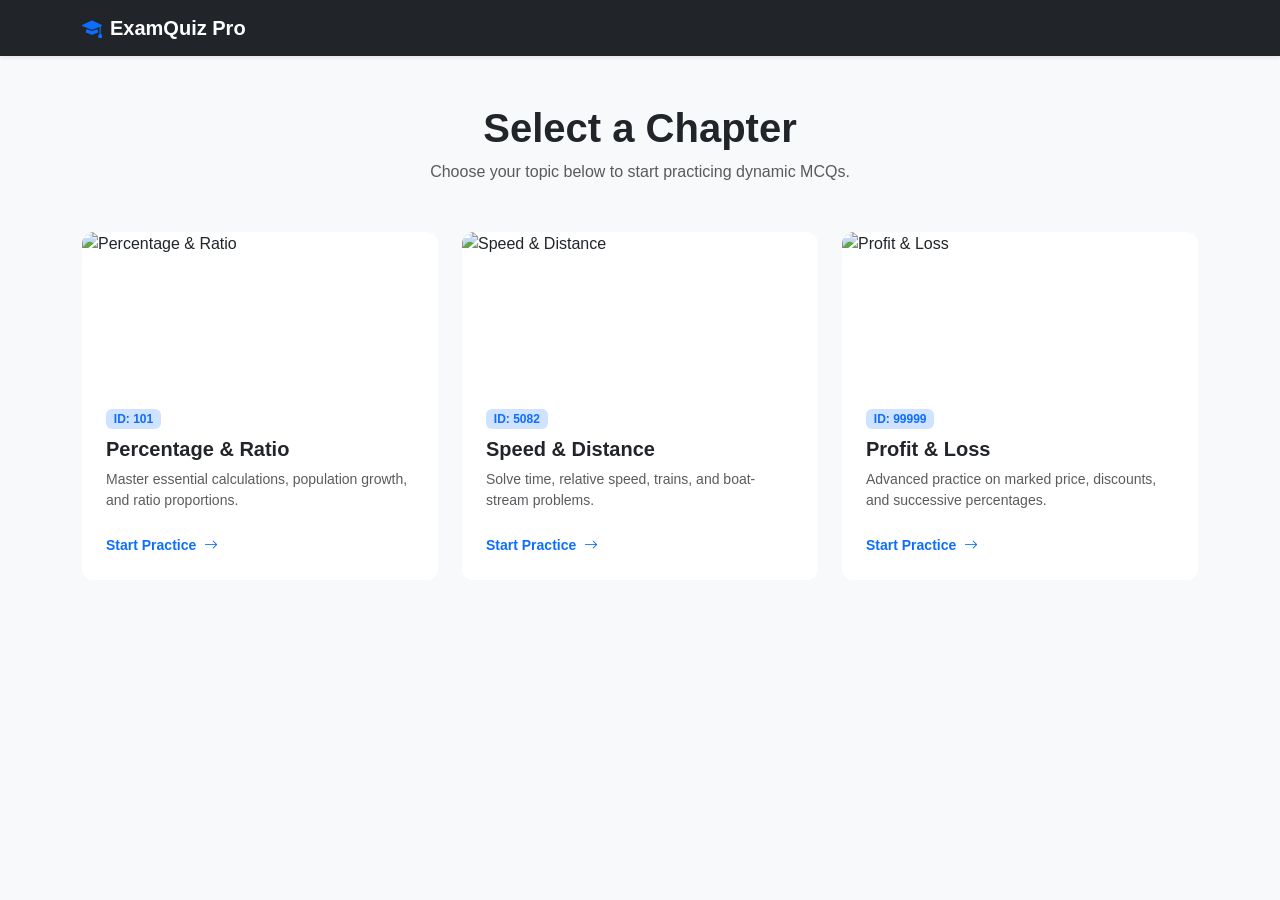
==== index.html @ cc38c06f "Add custom CSS styles to index.html Added custom styles for body, cards, and buttons." ====
<!DOCTYPE html>
<html lang="bn">
<head>
  <meta charset="UTF-8">
  <meta name="viewport" content="width=device-width, initial-scale=1.0">
  <title>Q-Math & Quiz Hub - Home</title>
  <!-- Bootstrap 5 CSS CDN -->
  <link href="https://cdn.jsdelivr.net/npm/bootstrap@5.3.3/dist/css/bootstrap.min.css" rel="stylesheet">
  <!-- Bootstrap Icons CDN -->
  <link href="https://cdn.jsdelivr.net/npm/bootstrap-icons@1.11.3/font/bootstrap-icons.min.css" rel="stylesheet">
  <!-- Custom CSS -->
  <style>
     body {
  background-color: #f8f9fa;
  font-family: 'Segoe UI', Tahoma, Geneva, Verdana, sans-serif;
  color: #333;
}

/* Slim-Modern Card Styling */
.card-custom {
  border: none;
  border-radius: 12px;
  background: #ffffff;
  transition: transform 0.25s ease, box-shadow 0.25s ease;
  overflow: hidden;
}

.card-custom:hover {
  transform: translateY(-5px);
  box-shadow: 0 12px 24px rgba(0, 0, 0, 0.08);
}

.card-img-top {
  height: 150px;
  object-fit: cover;
}

/* Quiz Option Buttons */
.option-btn {
  display: block;
  width: 100%;
  text-align: left;
  border-radius: 8px;
  padding: 12px 16px;
  margin-bottom: 10px;
  border: 1px solid #dee2e6;
  background-color: #ffffff;
  color: #495057;
  font-weight: 500;
  transition: all 0.2s ease;
}

.option-btn:hover:not(:disabled) {
  background-color: #f1f3f5;
  border-color: #adb5bd;
}

.quiz-card {
  border: none;
  border-radius: 12px;
  box-shadow: 0 4px 12px rgba(0, 0, 0, 0.03);
  margin-bottom: 20px;
}
  </style>
</head>
<body>

  <!-- Slim Navbar -->
  <nav class="navbar navbar-expand-lg navbar-dark bg-dark shadow-sm">
    <div class="container">
      <a class="navbar-brand fw-bold" href="index.html">
        <i class="bi bi-mortarboard-fill text-primary me-2"></i>ExamQuiz Pro
      </a>
    </div>
  </nav>

  <!-- Main Container -->
  <div class="container py-5">
    <div class="text-center mb-5">
      <h1 class="fw-bold text-dark">Select a Chapter</h1>
      <p class="text-muted">Choose your topic below to start practicing dynamic MCQs.</p>
    </div>

    <!-- Topic Grid Container -->
    <div id="topicGrid" class="row g-4">
      <!-- Dynamic cards will be injected here via main.js -->
    </div>
  </div>

  <!-- Bootstrap JS Bundle -->
  <script src="https://cdn.jsdelivr.net/npm/bootstrap@5.3.3/dist/js/bootstrap.bundle.min.js"></script>
  <!-- Main Script -->
  <script>
     // Topics list with multi-digit IDs, descriptions and Unsplash image placeholders
const topics = [
  {
    id: "101",
    title: "Percentage & Ratio",
    description: "Master essential calculations, population growth, and ratio proportions.",
    image: "https://images.unsplash.com/photo-1635070041078-e363dbe005cb?auto=format&fit=crop&w=500&q=80"
  },
  {
    id: "5082",
    title: "Speed & Distance",
    description: "Solve time, relative speed, trains, and boat-stream problems.",
    image: "https://images.unsplash.com/photo-1508739773434-c26b3d09e071?auto=format&fit=crop&w=500&q=80"
  },
  {
    id: "99999",
    title: "Profit & Loss",
    description: "Advanced practice on marked price, discounts, and successive percentages.",
    image: "https://images.unsplash.com/photo-1554224155-8d04cb21cd6c?auto=format&fit=crop&w=500&q=80"
  }
];

document.addEventListener("DOMContentLoaded", () => {
  const gridContainer = document.getElementById("topicGrid");
  gridContainer.innerHTML = "";

  topics.forEach(topic => {
    const col = document.createElement("div");
    col.className = "col-md-4 col-sm-6";

    col.innerHTML = `
      <a href="quiz.html?id=${topic.id}" class="text-decoration-none">
        <div class="card card-custom h-100">
          <img src="${topic.image}" class="card-img-top" alt="${topic.title}">
          <div class="card-body p-4">
            <span class="badge bg-primary-subtle text-primary mb-2 fw-semibold">ID: ${topic.id}</span>
            <h5 class="card-title fw-bold text-dark mb-2">${topic.title}</h5>
            <p class="card-text text-muted small mb-0">${topic.description}</p>
          </div>
          <div class="card-footer bg-white border-0 px-4 pb-4 pt-0 text-primary fw-semibold small">
            Start Practice <i class="bi bi-arrow-right ms-1"></i>
          </div>
        </div>
      </a>
    `;

    gridContainer.appendChild(col);
  });
});
    
  </script>
</body>
</html>
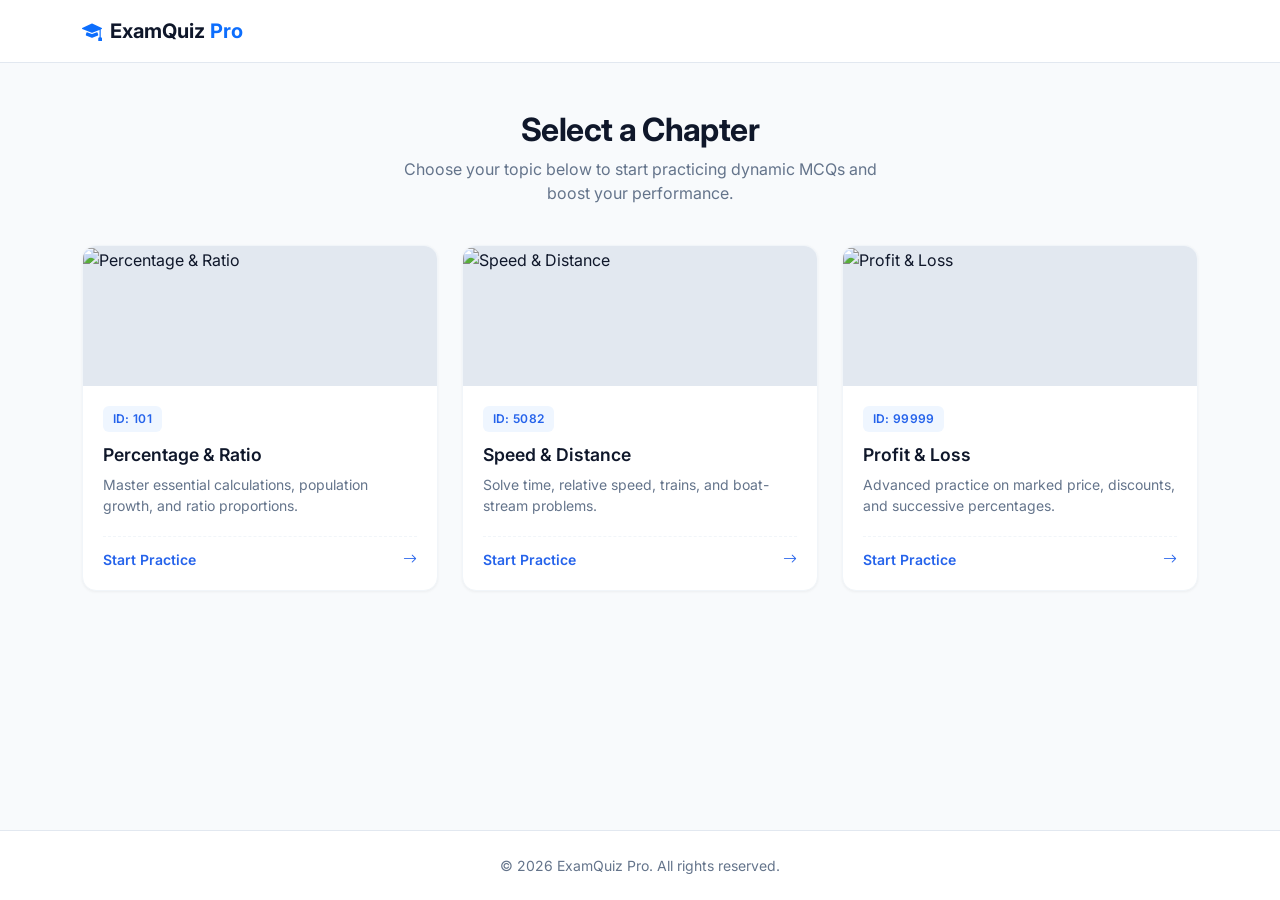
==== commit 93635f3b: "Refactor index.html for semantic structure and styling Updated HTML structure for improved semantics" ====
--- a/index.html
+++ b/index.html
@@ -4,144 +4,290 @@
   <meta charset="UTF-8">
   <meta name="viewport" content="width=device-width, initial-scale=1.0">
   <title>Q-Math & Quiz Hub - Home</title>
-  <!-- Bootstrap 5 CSS CDN -->
+
+  <!-- Google Fonts: Inter -->
+  <link rel="preconnect" href="https://fonts.googleapis.com">
+  <link rel="preconnect" href="https://fonts.gstatic.com" crossorigin>
+  <link href="https://fonts.googleapis.com/css2?family=Inter:wght@400;500;600;700&display=swap" rel="stylesheet">
+
+  <!-- Bootstrap 5 CSS CDN (for utilities & icons) -->
   <link href="https://cdn.jsdelivr.net/npm/bootstrap@5.3.3/dist/css/bootstrap.min.css" rel="stylesheet">
   <!-- Bootstrap Icons CDN -->
   <link href="https://cdn.jsdelivr.net/npm/bootstrap-icons@1.11.3/font/bootstrap-icons.min.css" rel="stylesheet">
-  <!-- Custom CSS -->
+
+  <!-- Custom Styles -->
   <style>
-     body {
-  background-color: #f8f9fa;
-  font-family: 'Segoe UI', Tahoma, Geneva, Verdana, sans-serif;
-  color: #333;
-}
-
-/* Slim-Modern Card Styling */
-.card-custom {
-  border: none;
-  border-radius: 12px;
-  background: #ffffff;
-  transition: transform 0.25s ease, box-shadow 0.25s ease;
-  overflow: hidden;
-}
-
-.card-custom:hover {
-  transform: translateY(-5px);
-  box-shadow: 0 12px 24px rgba(0, 0, 0, 0.08);
-}
-
-.card-img-top {
-  height: 150px;
-  object-fit: cover;
-}
-
-/* Quiz Option Buttons */
-.option-btn {
-  display: block;
-  width: 100%;
-  text-align: left;
-  border-radius: 8px;
-  padding: 12px 16px;
-  margin-bottom: 10px;
-  border: 1px solid #dee2e6;
-  background-color: #ffffff;
-  color: #495057;
-  font-weight: 500;
-  transition: all 0.2s ease;
-}
-
-.option-btn:hover:not(:disabled) {
-  background-color: #f1f3f5;
-  border-color: #adb5bd;
-}
-
-.quiz-card {
-  border: none;
-  border-radius: 12px;
-  box-shadow: 0 4px 12px rgba(0, 0, 0, 0.03);
-  margin-bottom: 20px;
-}
+    :root {
+      --bg-color: #f8fafc;
+      --card-bg: #ffffff;
+      --text-main: #0f172a;
+      --text-muted: #64748b;
+      --primary-color: #2563eb;
+      --primary-hover: #1d4ed8;
+      --primary-light: #eff6ff;
+      --border-color: #f1f5f9;
+      --shadow-sm: 0 1px 3px rgba(0,0,0,0.05);
+      --shadow-hover: 0 12px 20px -5px rgba(37, 99, 235, 0.1), 0 4px 6px -2px rgba(0, 0, 0, 0.05);
+    }
+
+    body {
+      background-color: var(--bg-color);
+      font-family: 'Inter', system-ui, -apple-system, sans-serif;
+      color: var(--text-main);
+      margin: 0;
+      display: flex;
+      flex-direction: column;
+      min-height: 100vh;
+    }
+
+    /* Slim Modern Header */
+    .site-header {
+      background: #ffffff;
+      border-bottom: 1px solid #e2e8f0;
+      position: sticky;
+      top: 0;
+      z-index: 100;
+    }
+
+    .brand-logo {
+      font-weight: 700;
+      font-size: 1.25rem;
+      color: var(--text-main);
+      text-decoration: none;
+      display: inline-flex;
+      align-items: center;
+      gap: 0.5rem;
+    }
+
+    /* Hero Section */
+    .hero-section {
+      text-align: center;
+      margin-bottom: 2.5rem;
+    }
+
+    .hero-title {
+      font-weight: 700;
+      color: var(--text-main);
+      font-size: 2rem;
+      letter-spacing: -0.02em;
+    }
+
+    .hero-subtitle {
+      color: var(--text-muted);
+      font-size: 1rem;
+      max-width: 500px;
+      margin: 0.5rem auto 0;
+    }
+
+    /* Modern CSS Grid Layout (minmax) */
+    .topic-grid {
+      display: grid;
+      grid-template-columns: repeat(auto-fit, minmax(280px, 1fr));
+      gap: 1.5rem;
+    }
+
+    /* Slim Card Custom Styling */
+    .topic-card-link {
+      text-decoration: none;
+      color: inherit;
+      display: block;
+      height: 100%;
+    }
+
+    .card-custom {
+      background: var(--card-bg);
+      border: 1px solid var(--border-color);
+      border-radius: 14px;
+      overflow: hidden;
+      height: 100%;
+      display: flex;
+      flex-direction: column;
+      box-shadow: var(--shadow-sm);
+      transition: all 0.3s cubic-bezier(0.16, 1, 0.3, 1);
+    }
+
+    .topic-card-link:hover .card-custom {
+      transform: translateY(-4px);
+      box-shadow: var(--shadow-hover);
+      border-color: #dbeafe;
+    }
+
+    .card-img-wrapper {
+      position: relative;
+      width: 100%;
+      height: 140px;
+      overflow: hidden;
+      background-color: #e2e8f0;
+    }
+
+    .card-img-top {
+      width: 100%;
+      height: 100%;
+      object-fit: cover;
+      transition: transform 0.4s ease;
+    }
+
+    .topic-card-link:hover .card-img-top {
+      transform: scale(1.05);
+    }
+
+    .card-body-content {
+      padding: 1.25rem;
+      display: flex;
+      flex-direction: column;
+      flex-grow: 1;
+    }
+
+    .topic-badge {
+      align-self: flex-start;
+      background-color: var(--primary-light);
+      color: var(--primary-color);
+      font-size: 0.75rem;
+      font-weight: 600;
+      padding: 0.25rem 0.6rem;
+      border-radius: 6px;
+      margin-bottom: 0.75rem;
+      letter-spacing: 0.03em;
+    }
+
+    .card-title {
+      font-weight: 600;
+      font-size: 1.1rem;
+      color: var(--text-main);
+      margin-bottom: 0.5rem;
+    }
+
+    .card-text {
+      color: var(--text-muted);
+      font-size: 0.875rem;
+      line-height: 1.5;
+      margin-bottom: 1.25rem;
+      flex-grow: 1;
+    }
+
+    .card-footer-action {
+      display: flex;
+      align-items: center;
+      justify-content: space-between;
+      color: var(--primary-color);
+      font-weight: 600;
+      font-size: 0.875rem;
+      padding-top: 0.75rem;
+      border-top: 1px dashed #f1f5f9;
+    }
+
+    .card-footer-action i {
+      transition: transform 0.2s ease;
+    }
+
+    .topic-card-link:hover .card-footer-action i {
+      transform: translateX(4px);
+    }
+
+    /* Footer */
+    .site-footer {
+      margin-top: auto;
+      background: #ffffff;
+      border-top: 1px solid #e2e8f0;
+      padding: 1.5rem 0;
+      text-align: center;
+      color: var(--text-muted);
+      font-size: 0.875rem;
+    }
   </style>
 </head>
 <body>
 
-  <!-- Slim Navbar -->
-  <nav class="navbar navbar-expand-lg navbar-dark bg-dark shadow-sm">
-    <div class="container">
-      <a class="navbar-brand fw-bold" href="index.html">
-        <i class="bi bi-mortarboard-fill text-primary me-2"></i>ExamQuiz Pro
+  <!-- Semantic Header -->
+  <header class="site-header py-3">
+    <div class="container d-flex align-items-center justify-content-between">
+      <a class="brand-logo" href="index.html">
+        <i class="bi bi-mortarboard-fill text-primary"></i>
+        <span>ExamQuiz <span class="text-primary">Pro</span></span>
       </a>
     </div>
-  </nav>
-
-  <!-- Main Container -->
-  <div class="container py-5">
-    <div class="text-center mb-5">
-      <h1 class="fw-bold text-dark">Select a Chapter</h1>
-      <p class="text-muted">Choose your topic below to start practicing dynamic MCQs.</p>
+  </header>
+
+  <!-- Semantic Main Content -->
+  <main class="container py-5">
+    
+    <!-- Hero Section -->
+    <section class="hero-section">
+      <h1 class="hero-title">Select a Chapter</h1>
+      <p class="hero-subtitle">Choose your topic below to start practicing dynamic MCQs and boost your performance.</p>
+    </section>
+
+    <!-- Dynamic Topic Grid Section -->
+    <section aria-label="Topics Navigation">
+      <div id="topicGrid" class="topic-grid">
+        <!-- JS will dynamic render <article> elements here -->
+      </div>
+    </section>
+
+  </main>
+
+  <!-- Semantic Footer -->
+  <footer class="site-footer">
+    <div class="container">
+      <p class="mb-0">&copy; 2026 ExamQuiz Pro. All rights reserved.</p>
     </div>
-
-    <!-- Topic Grid Container -->
-    <div id="topicGrid" class="row g-4">
-      <!-- Dynamic cards will be injected here via main.js -->
-    </div>
-  </div>
-
-  <!-- Bootstrap JS Bundle -->
-  <script src="https://cdn.jsdelivr.net/npm/bootstrap@5.3.3/dist/js/bootstrap.bundle.min.js"></script>
+  </footer>
+
   <!-- Main Script -->
   <script>
-     // Topics list with multi-digit IDs, descriptions and Unsplash image placeholders
-const topics = [
-  {
-    id: "101",
-    title: "Percentage & Ratio",
-    description: "Master essential calculations, population growth, and ratio proportions.",
-    image: "https://images.unsplash.com/photo-1635070041078-e363dbe005cb?auto=format&fit=crop&w=500&q=80"
-  },
-  {
-    id: "5082",
-    title: "Speed & Distance",
-    description: "Solve time, relative speed, trains, and boat-stream problems.",
-    image: "https://images.unsplash.com/photo-1508739773434-c26b3d09e071?auto=format&fit=crop&w=500&q=80"
-  },
-  {
-    id: "99999",
-    title: "Profit & Loss",
-    description: "Advanced practice on marked price, discounts, and successive percentages.",
-    image: "https://images.unsplash.com/photo-1554224155-8d04cb21cd6c?auto=format&fit=crop&w=500&q=80"
-  }
-];
-
-document.addEventListener("DOMContentLoaded", () => {
-  const gridContainer = document.getElementById("topicGrid");
-  gridContainer.innerHTML = "";
-
-  topics.forEach(topic => {
-    const col = document.createElement("div");
-    col.className = "col-md-4 col-sm-6";
-
-    col.innerHTML = `
-      <a href="quiz.html?id=${topic.id}" class="text-decoration-none">
-        <div class="card card-custom h-100">
-          <img src="${topic.image}" class="card-img-top" alt="${topic.title}">
-          <div class="card-body p-4">
-            <span class="badge bg-primary-subtle text-primary mb-2 fw-semibold">ID: ${topic.id}</span>
-            <h5 class="card-title fw-bold text-dark mb-2">${topic.title}</h5>
-            <p class="card-text text-muted small mb-0">${topic.description}</p>
-          </div>
-          <div class="card-footer bg-white border-0 px-4 pb-4 pt-0 text-primary fw-semibold small">
-            Start Practice <i class="bi bi-arrow-right ms-1"></i>
-          </div>
-        </div>
-      </a>
-    `;
-
-    gridContainer.appendChild(col);
-  });
-});
-    
+    // Topics Data
+    const topics = [
+      {
+        id: "101",
+        title: "Percentage & Ratio",
+        description: "Master essential calculations, population growth, and ratio proportions.",
+        image: "https://images.unsplash.com/photo-1635070041078-e363dbe005cb?auto=format&fit=crop&w=500&q=80"
+      },
+      {
+        id: "5082",
+        title: "Speed & Distance",
+        description: "Solve time, relative speed, trains, and boat-stream problems.",
+        image: "https://images.unsplash.com/photo-1508739773434-c26b3d09e071?auto=format&fit=crop&w=500&q=80"
+      },
+      {
+        id: "99999",
+        title: "Profit & Loss",
+        description: "Advanced practice on marked price, discounts, and successive percentages.",
+        image: "https://images.unsplash.com/photo-1554224155-8d04cb21cd6c?auto=format&fit=crop&w=500&q=80"
+      }
+    ];
+
+    document.addEventListener("DOMContentLoaded", () => {
+      const gridContainer = document.getElementById("topicGrid");
+      gridContainer.innerHTML = "";
+
+      topics.forEach(topic => {
+        // Using <article> for semantic card representation
+        const article = document.createElement("article");
+
+        article.innerHTML = `
+          <a href="quiz.html?id=${topic.id}" class="topic-card-link" aria-label="${topic.title}">
+            <div class="card-custom">
+              <div class="card-img-wrapper">
+                <img src="${topic.image}" class="card-img-top" alt="${topic.title}" loading="lazy">
+              </div>
+              <div class="card-body-content">
+                <span class="topic-badge">ID: ${topic.id}</span>
+                <h2 class="card-title">${topic.title}</h2>
+                <p class="card-text">${topic.description}</p>
+                <div class="card-footer-action">
+                  <span>Start Practice</span>
+                  <i class="bi bi-arrow-right"></i>
+                </div>
+              </div>
+            </div>
+          </a>
+        `;
+
+        gridContainer.appendChild(article);
+      });
+    });
   </script>
+
 </body>
 </html>
-
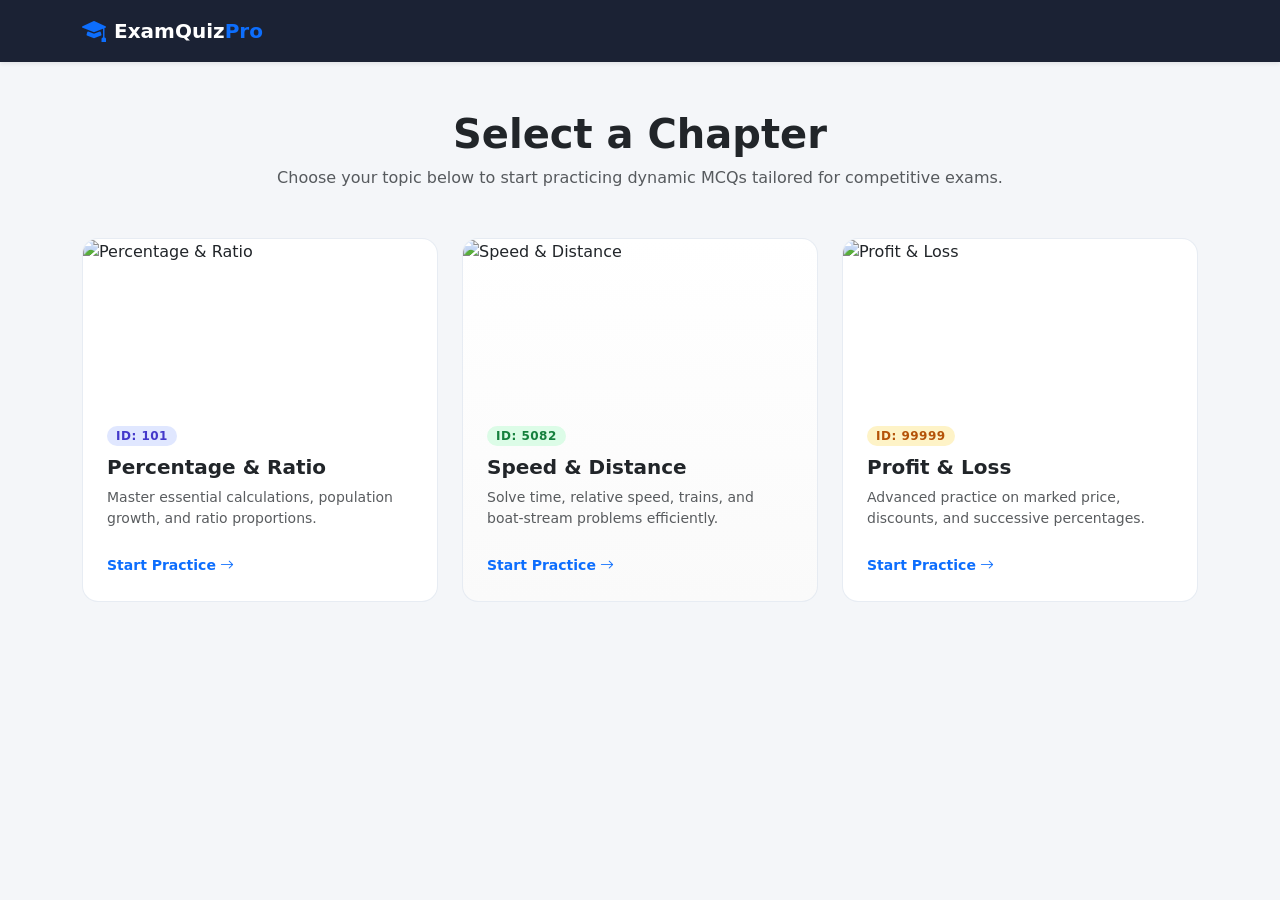
==== commit b0330ef3: "Update index.html" ====
--- a/index.html
+++ b/index.html
@@ -5,119 +5,64 @@
   <meta name="viewport" content="width=device-width, initial-scale=1.0">
   <title>Q-Math & Quiz Hub - Home</title>
 
-  <!-- Google Fonts: Inter -->
-  <link rel="preconnect" href="https://fonts.googleapis.com">
-  <link rel="preconnect" href="https://fonts.gstatic.com" crossorigin>
-  <link href="https://fonts.googleapis.com/css2?family=Inter:wght@400;500;600;700&display=swap" rel="stylesheet">
-
-  <!-- Bootstrap 5 CSS CDN (for utilities & icons) -->
+  <!-- Bootstrap 5 CSS CDN -->
   <link href="https://cdn.jsdelivr.net/npm/bootstrap@5.3.3/dist/css/bootstrap.min.css" rel="stylesheet">
   <!-- Bootstrap Icons CDN -->
   <link href="https://cdn.jsdelivr.net/npm/bootstrap-icons@1.11.3/font/bootstrap-icons.min.css" rel="stylesheet">
 
-  <!-- Custom Styles -->
   <style>
+    /* CSS Variables & Global Settings */
     :root {
-      --bg-color: #f8fafc;
+      --bg-light: #f4f6f9;
       --card-bg: #ffffff;
-      --text-main: #0f172a;
+      --primary-color: #4f46e5;
+      --text-main: #1e293b;
       --text-muted: #64748b;
-      --primary-color: #2563eb;
-      --primary-hover: #1d4ed8;
-      --primary-light: #eff6ff;
-      --border-color: #f1f5f9;
-      --shadow-sm: 0 1px 3px rgba(0,0,0,0.05);
-      --shadow-hover: 0 12px 20px -5px rgba(37, 99, 235, 0.1), 0 4px 6px -2px rgba(0, 0, 0, 0.05);
     }
 
     body {
-      background-color: var(--bg-color);
-      font-family: 'Inter', system-ui, -apple-system, sans-serif;
+      background-color: var(--bg-light);
+      font-family: 'Segoe UI', system-ui, -apple-system, sans-serif;
       color: var(--text-main);
       margin: 0;
-      display: flex;
-      flex-direction: column;
-      min-height: 100vh;
-    }
-
-    /* Slim Modern Header */
-    .site-header {
-      background: #ffffff;
-      border-bottom: 1px solid #e2e8f0;
-      position: sticky;
-      top: 0;
-      z-index: 100;
-    }
-
-    .brand-logo {
-      font-weight: 700;
-      font-size: 1.25rem;
-      color: var(--text-main);
-      text-decoration: none;
-      display: inline-flex;
-      align-items: center;
-      gap: 0.5rem;
-    }
-
-    /* Hero Section */
-    .hero-section {
-      text-align: center;
-      margin-bottom: 2.5rem;
-    }
-
-    .hero-title {
-      font-weight: 700;
-      color: var(--text-main);
-      font-size: 2rem;
-      letter-spacing: -0.02em;
-    }
-
-    .hero-subtitle {
-      color: var(--text-muted);
-      font-size: 1rem;
-      max-width: 500px;
-      margin: 0.5rem auto 0;
-    }
-
-    /* Modern CSS Grid Layout (minmax) */
+    }
+
+    /* Slim Navigation */
+    .navbar {
+      backdrop-filter: blur(10px);
+      background-color: rgba(15, 23, 42, 0.95) !important;
+    }
+
+    /* CSS Grid Layout with minmax() */
     .topic-grid {
       display: grid;
       grid-template-columns: repeat(auto-fit, minmax(280px, 1fr));
       gap: 1.5rem;
     }
 
-    /* Slim Card Custom Styling */
-    .topic-card-link {
-      text-decoration: none;
-      color: inherit;
-      display: block;
-      height: 100%;
-    }
-
+    /* Modern Slim Card Styling */
     .card-custom {
+      border: 1px solid rgba(226, 232, 240, 0.8);
+      border-radius: 16px;
       background: var(--card-bg);
-      border: 1px solid var(--border-color);
-      border-radius: 14px;
+      transition: all 0.3s cubic-bezier(0.4, 0, 0.2, 1);
       overflow: hidden;
-      height: 100%;
       display: flex;
       flex-direction: column;
-      box-shadow: var(--shadow-sm);
-      transition: all 0.3s cubic-bezier(0.16, 1, 0.3, 1);
-    }
-
-    .topic-card-link:hover .card-custom {
-      transform: translateY(-4px);
-      box-shadow: var(--shadow-hover);
-      border-color: #dbeafe;
-    }
-
-    .card-img-wrapper {
+      height: 100%;
+    }
+
+    .card-custom:hover {
+      transform: translateY(-6px);
+      box-shadow: 0 16px 30px -10px rgba(0, 0, 0, 0.08);
+      border-color: rgba(79, 70, 229, 0.2);
+    }
+
+    .card-figure {
+      margin: 0;
       position: relative;
-      width: 100%;
-      height: 140px;
       overflow: hidden;
-      background-color: #e2e8f0;
+      height: 160px;
     }
 
     .card-img-top {
@@ -127,115 +72,80 @@
       transition: transform 0.4s ease;
     }
 
-    .topic-card-link:hover .card-img-top {
+    .card-custom:hover .card-img-top {
       transform: scale(1.05);
     }
 
-    .card-body-content {
-      padding: 1.25rem;
-      display: flex;
-      flex-direction: column;
-      flex-grow: 1;
-    }
-
-    .topic-badge {
-      align-self: flex-start;
-      background-color: var(--primary-light);
-      color: var(--primary-color);
+    .badge-slim {
       font-size: 0.75rem;
-      font-weight: 600;
-      padding: 0.25rem 0.6rem;
-      border-radius: 6px;
-      margin-bottom: 0.75rem;
-      letter-spacing: 0.03em;
-    }
-
-    .card-title {
-      font-weight: 600;
-      font-size: 1.1rem;
-      color: var(--text-main);
-      margin-bottom: 0.5rem;
-    }
-
-    .card-text {
-      color: var(--text-muted);
-      font-size: 0.875rem;
-      line-height: 1.5;
-      margin-bottom: 1.25rem;
-      flex-grow: 1;
-    }
-
-    .card-footer-action {
-      display: flex;
-      align-items: center;
-      justify-content: space-between;
-      color: var(--primary-color);
-      font-weight: 600;
-      font-size: 0.875rem;
-      padding-top: 0.75rem;
-      border-top: 1px dashed #f1f5f9;
-    }
-
-    .card-footer-action i {
+      padding: 0.35em 0.75em;
+      border-radius: 20px;
+      letter-spacing: 0.5px;
+    }
+
+    /* CSS nth-child Styling for dynamic variety */
+    .topic-grid > a:nth-child(3n+1) .badge-slim {
+      background-color: #e0e7ff;
+      color: #4338ca;
+    }
+
+    .topic-grid > a:nth-child(3n+2) .badge-slim {
+      background-color: #dcfce7;
+      color: #15803d;
+    }
+
+    .topic-grid > a:nth-child(3n+3) .badge-slim {
+      background-color: #fef3c7;
+      color: #b45309;
+    }
+
+    .topic-grid > a:nth-child(even) .card-custom {
+      background: linear-gradient(180deg, #ffffff 0%, #fafafa 100%);
+    }
+
+    /* Arrow Icon Micro-animation */
+    .btn-link-custom i {
       transition: transform 0.2s ease;
     }
-
-    .topic-card-link:hover .card-footer-action i {
+    .card-custom:hover .btn-link-custom i {
       transform: translateX(4px);
-    }
-
-    /* Footer */
-    .site-footer {
-      margin-top: auto;
-      background: #ffffff;
-      border-top: 1px solid #e2e8f0;
-      padding: 1.5rem 0;
-      text-align: center;
-      color: var(--text-muted);
-      font-size: 0.875rem;
     }
   </style>
 </head>
 <body>
 
-  <!-- Semantic Header -->
-  <header class="site-header py-3">
-    <div class="container d-flex align-items-center justify-content-between">
-      <a class="brand-logo" href="index.html">
-        <i class="bi bi-mortarboard-fill text-primary"></i>
-        <span>ExamQuiz <span class="text-primary">Pro</span></span>
-      </a>
-    </div>
+  <!-- Header Navigation -->
+  <header>
+    <nav class="navbar navbar-expand-lg navbar-dark shadow-sm">
+      <div class="container">
+        <a class="navbar-brand fw-bold d-flex align-items-center" href="index.html">
+          <i class="bi bi-mortarboard-fill text-primary fs-4 me-2"></i>
+          <span>ExamQuiz<span class="text-primary">Pro</span></span>
+        </a>
+      </div>
+    </nav>
   </header>
 
-  <!-- Semantic Main Content -->
+  <!-- Main Content Area -->
   <main class="container py-5">
-    
-    <!-- Hero Section -->
-    <section class="hero-section">
-      <h1 class="hero-title">Select a Chapter</h1>
-      <p class="hero-subtitle">Choose your topic below to start practicing dynamic MCQs and boost your performance.</p>
+    <!-- Hero/Title Section -->
+    <section class="text-center mb-5">
+      <h1 class="fw-bold display-6 text-dark mb-2">Select a Chapter</h1>
+      <p class="text-muted col-md-8 mx-auto">Choose your topic below to start practicing dynamic MCQs tailored for competitive exams.</p>
     </section>
 
-    <!-- Dynamic Topic Grid Section -->
-    <section aria-label="Topics Navigation">
-      <div id="topicGrid" class="topic-grid">
-        <!-- JS will dynamic render <article> elements here -->
-      </div>
+    <!-- Topic Grid Container (CSS Grid with minmax) -->
+    <section id="topicGrid" class="topic-grid">
+      <!-- Dynamic cards will be injected here via JavaScript -->
     </section>
-
   </main>
 
-  <!-- Semantic Footer -->
-  <footer class="site-footer">
-    <div class="container">
-      <p class="mb-0">&copy; 2026 ExamQuiz Pro. All rights reserved.</p>
-    </div>
-  </footer>
+  <!-- Bootstrap JS Bundle -->
+  <script src="https://cdn.jsdelivr.net/npm/bootstrap@5.3.3/dist/js/bootstrap.bundle.min.js"></script>
 
   <!-- Main Script -->
   <script>
-    // Topics Data
+    // Topics list
     const topics = [
       {
         id: "101",
@@ -246,7 +156,7 @@
       {
         id: "5082",
         title: "Speed & Distance",
-        description: "Solve time, relative speed, trains, and boat-stream problems.",
+        description: "Solve time, relative speed, trains, and boat-stream problems efficiently.",
         image: "https://images.unsplash.com/photo-1508739773434-c26b3d09e071?auto=format&fit=crop&w=500&q=80"
       },
       {
@@ -262,32 +172,35 @@
       gridContainer.innerHTML = "";
 
       topics.forEach(topic => {
-        // Using <article> for semantic card representation
-        const article = document.createElement("article");
-
-        article.innerHTML = `
-          <a href="quiz.html?id=${topic.id}" class="topic-card-link" aria-label="${topic.title}">
-            <div class="card-custom">
-              <div class="card-img-wrapper">
-                <img src="${topic.image}" class="card-img-top" alt="${topic.title}" loading="lazy">
+        // Semantic Wrapper Link
+        const link = document.createElement("a");
+        link.href = `quiz.html?id=${topic.id}`;
+        link.className = "text-decoration-none text-reset";
+
+        // Card Article Component
+        link.innerHTML = `
+          <article class="card card-custom">
+            <figure class="card-figure">
+              <img src="${topic.image}" class="card-img-top" alt="${topic.title}">
+            </figure>
+            <div class="card-body p-4 d-flex flex-column">
+              <div class="mb-2">
+                <span class="badge badge-slim fw-bold">ID: ${topic.id}</span>
               </div>
-              <div class="card-body-content">
-                <span class="topic-badge">ID: ${topic.id}</span>
-                <h2 class="card-title">${topic.title}</h2>
-                <p class="card-text">${topic.description}</p>
-                <div class="card-footer-action">
-                  <span>Start Practice</span>
-                  <i class="bi bi-arrow-right"></i>
-                </div>
-              </div>
+              <h2 class="h5 card-title fw-bold text-dark mb-2">${topic.title}</h2>
+              <p class="card-text text-muted small mb-0 flex-grow-1">${topic.description}</p>
             </div>
-          </a>
+            <footer class="card-footer bg-transparent border-0 px-4 pb-4 pt-0">
+              <span class="btn-link-custom text-primary fw-semibold small d-inline-flex align-items-center">
+                Start Practice <i class="bi bi-arrow-right ms-1"></i>
+              </span>
+            </footer>
+          </article>
         `;
 
-        gridContainer.appendChild(article);
+        gridContainer.appendChild(link);
       });
     });
   </script>
-
 </body>
 </html>
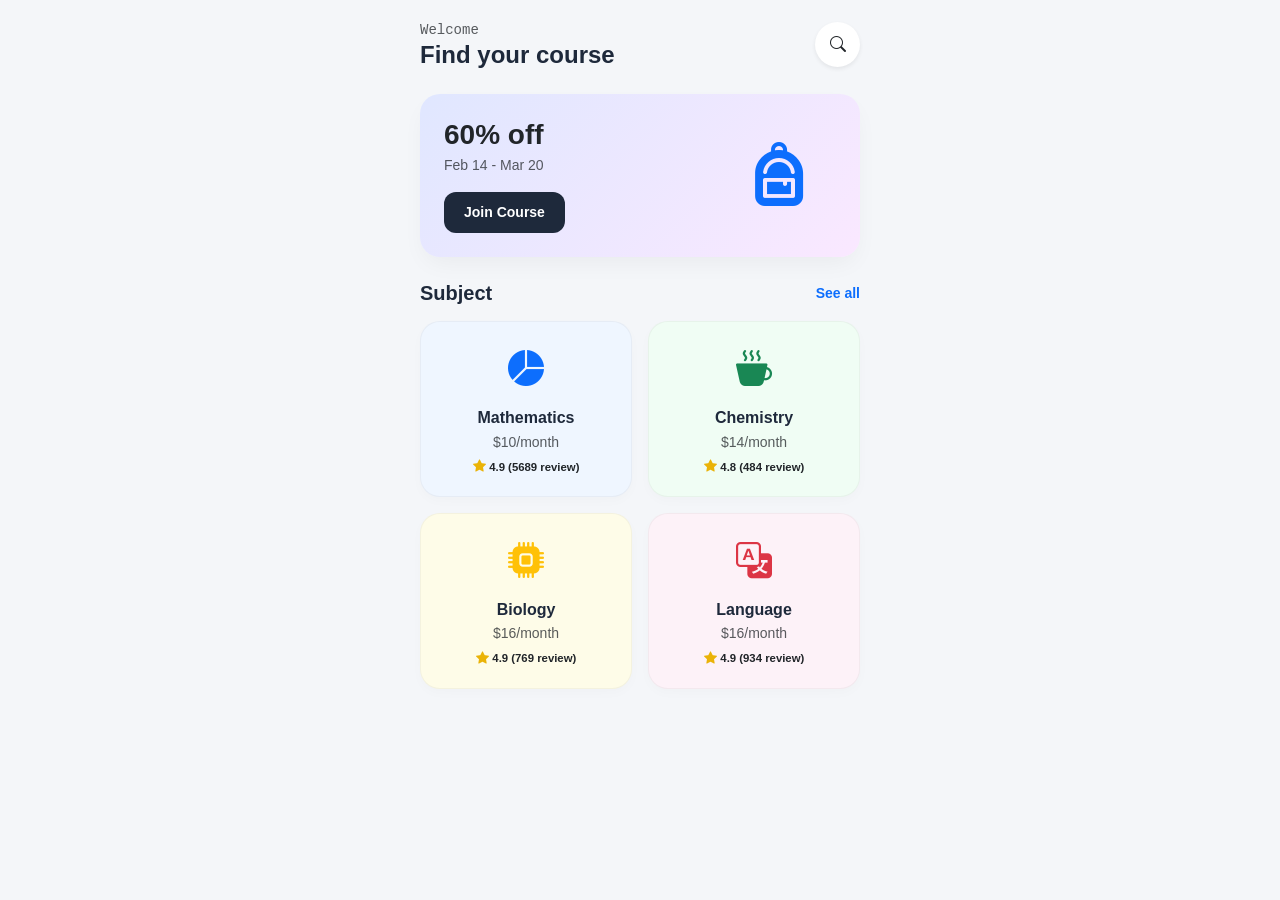
==== commit c4772413: "Refactor index.html for layout and styling updates Updated the HTML structure and styles for improve" ====
--- a/index.html
+++ b/index.html
@@ -1,206 +1,191 @@
 <!DOCTYPE html>
-<html lang="bn">
+<html lang="en">
 <head>
   <meta charset="UTF-8">
   <meta name="viewport" content="width=device-width, initial-scale=1.0">
-  <title>Q-Math & Quiz Hub - Home</title>
-
+  <title>Find Your Course</title>
   <!-- Bootstrap 5 CSS CDN -->
   <link href="https://cdn.jsdelivr.net/npm/bootstrap@5.3.3/dist/css/bootstrap.min.css" rel="stylesheet">
   <!-- Bootstrap Icons CDN -->
   <link href="https://cdn.jsdelivr.net/npm/bootstrap-icons@1.11.3/font/bootstrap-icons.min.css" rel="stylesheet">
-
+  
   <style>
-    /* CSS Variables & Global Settings */
-    :root {
-      --bg-light: #f4f6f9;
-      --card-bg: #ffffff;
-      --primary-color: #4f46e5;
-      --text-main: #1e293b;
-      --text-muted: #64748b;
+    body {
+      background-color: #f4f6f9;
+      font-family: 'Segoe UI', Tahoma, Geneva, Verdana, sans-serif;
+      color: #1e293b;
     }
 
-    body {
-      background-color: var(--bg-light);
-      font-family: 'Segoe UI', system-ui, -apple-system, sans-serif;
-      color: var(--text-main);
-      margin: 0;
+    .app-container {
+      max-width: 480px;
+      margin: 0 auto;
+      padding: 20px;
     }
 
-    /* Slim Navigation */
-    .navbar {
-      backdrop-filter: blur(10px);
-      background-color: rgba(15, 23, 42, 0.95) !important;
+    /* Top Banner Styling */
+    .promo-banner {
+      background: linear-gradient(135deg, #e0e7ff 0%, #fae8ff 100%);
+      border-radius: 20px;
+      padding: 24px;
+      position: relative;
+      overflow: hidden;
+      box-shadow: 0 10px 25px -5px rgba(0, 0, 0, 0.05);
     }
 
-    /* CSS Grid Layout with minmax() */
-    .topic-grid {
-      display: grid;
-      grid-template-columns: repeat(auto-fit, minmax(280px, 1fr));
-      gap: 1.5rem;
+    .promo-btn {
+      background-color: #1e293b;
+      color: #ffffff;
+      border-radius: 12px;
+      padding: 10px 20px;
+      font-size: 14px;
+      border: none;
+      transition: background 0.2s ease;
     }
 
-    /* Modern Slim Card Styling */
-    .card-custom {
-      border: 1px solid rgba(226, 232, 240, 0.8);
-      border-radius: 16px;
-      background: var(--card-bg);
-      transition: all 0.3s cubic-bezier(0.4, 0, 0.2, 1);
-      overflow: hidden;
-      display: flex;
-      flex-direction: column;
-      height: 100%;
+    .promo-btn:hover {
+      background-color: #334155;
+      color: #ffffff;
     }
 
-    .card-custom:hover {
-      transform: translateY(-6px);
-      box-shadow: 0 16px 30px -10px rgba(0, 0, 0, 0.08);
-      border-color: rgba(79, 70, 229, 0.2);
+    /* Subject Grid Layout */
+    .subject-grid {
+      display: grid;
+      grid-template-columns: repeat(2, 1fr);
+      gap: 16px;
     }
 
-    .card-figure {
-      margin: 0;
-      position: relative;
-      overflow: hidden;
-      height: 160px;
+    /* Base Subject Card Styling */
+    .subject-card {
+      border-radius: 20px;
+      padding: 20px;
+      text-align: center;
+      transition: transform 0.2s ease, box-shadow 0.2s ease;
+      cursor: pointer;
+      border: 1px solid rgba(0, 0, 0, 0.04);
+      box-shadow: 0 4px 12px rgba(0, 0, 0, 0.02);
     }
 
-    .card-img-top {
-      width: 100%;
-      height: 100%;
-      object-fit: cover;
-      transition: transform 0.4s ease;
+    .subject-card:hover {
+      transform: translateY(-4px);
+      box-shadow: 0 10px 20px rgba(0, 0, 0, 0.06);
     }
 
-    .card-custom:hover .card-img-top {
-      transform: scale(1.05);
+    /* Nth-child styling for each subject box color variation */
+    .subject-grid .subject-card:nth-child(1) {
+      background-color: #eff6ff; /* Light Blue */
     }
 
-    .badge-slim {
-      font-size: 0.75rem;
-      padding: 0.35em 0.75em;
-      border-radius: 20px;
-      letter-spacing: 0.5px;
+    .subject-grid .subject-card:nth-child(2) {
+      background-color: #f0fdf4; /* Light Green */
     }
 
-    /* CSS nth-child Styling for dynamic variety */
-    .topic-grid > a:nth-child(3n+1) .badge-slim {
-      background-color: #e0e7ff;
-      color: #4338ca;
+    .subject-grid .subject-card:nth-child(3) {
+      background-color: #fefce8; /* Light Yellow */
     }
 
-    .topic-grid > a:nth-child(3n+2) .badge-slim {
-      background-color: #dcfce7;
-      color: #15803d;
+    .subject-grid .subject-card:nth-child(4) {
+      background-color: #fdf2f8; /* Light Pink/Purple */
     }
 
-    .topic-grid > a:nth-child(3n+3) .badge-slim {
-      background-color: #fef3c7;
-      color: #b45309;
+    .subject-icon {
+      font-size: 36px;
+      margin-bottom: 12px;
     }
 
-    .topic-grid > a:nth-child(even) .card-custom {
-      background: linear-gradient(180deg, #ffffff 0%, #fafafa 100%);
-    }
-
-    /* Arrow Icon Micro-animation */
-    .btn-link-custom i {
-      transition: transform 0.2s ease;
-    }
-    .card-custom:hover .btn-link-custom i {
-      transform: translateX(4px);
+    .rating {
+      color: #eab308;
+      font-size: 13px;
+      font-weight: 600;
     }
   </style>
 </head>
 <body>
 
-  <!-- Header Navigation -->
-  <header>
-    <nav class="navbar navbar-expand-lg navbar-dark shadow-sm">
-      <div class="container">
-        <a class="navbar-brand fw-bold d-flex align-items-center" href="index.html">
-          <i class="bi bi-mortarboard-fill text-primary fs-4 me-2"></i>
-          <span>ExamQuiz<span class="text-primary">Pro</span></span>
-        </a>
+  <div class="app-container">
+    <!-- Header Section -->
+    <header class="d-flex justify-content-between align-items-center mb-4">
+      <div>
+        <p class="text-muted mb-0 font-monospace small">Welcome</p>
+        <h1 class="h4 fw-bold mb-0">Find your course</h1>
       </div>
-    </nav>
-  </header>
+      <button class="btn btn-white bg-white shadow-sm rounded-circle p-2 d-flex align-items-center justify-content-center" style="width: 45px; height: 45px;">
+        <i class="bi bi-search text-dark"></i>
+      </button>
+    </header>
 
-  <!-- Main Content Area -->
-  <main class="container py-5">
-    <!-- Hero/Title Section -->
-    <section class="text-center mb-5">
-      <h1 class="fw-bold display-6 text-dark mb-2">Select a Chapter</h1>
-      <p class="text-muted col-md-8 mx-auto">Choose your topic below to start practicing dynamic MCQs tailored for competitive exams.</p>
+    <!-- Promo Banner Card -->
+    <section class="promo-banner mb-4">
+      <div class="row align-items-center">
+        <div class="col-8">
+          <h2 class="h3 fw-bold text-dark mb-1">60% off</h2>
+          <p class="text-muted small mb-3">Feb 14 - Mar 20</p>
+          <button class="promo-btn fw-semibold">Join Course</button>
+        </div>
+        <div class="col-4 text-center">
+          <i class="bi bi-backpack-fill text-primary" style="font-size: 64px;"></i>
+        </div>
+      </div>
     </section>
 
-    <!-- Topic Grid Container (CSS Grid with minmax) -->
-    <section id="topicGrid" class="topic-grid">
-      <!-- Dynamic cards will be injected here via JavaScript -->
+    <!-- Subject Section Header -->
+    <div class="d-flex justify-content-between align-items-center mb-3">
+      <h3 class="h5 fw-bold mb-0">Subject</h3>
+      <a href="#" class="text-decoration-none text-primary small fw-semibold">See all</a>
+    </div>
+
+    <!-- Subject Cards Grid using :nth-child -->
+    <section class="subject-grid">
+      <!-- Card 1 -->
+      <article class="subject-card">
+        <div class="subject-icon text-primary">
+          <i class="bi bi-pie-chart-fill"></i>
+        </div>
+        <h4 class="h6 fw-bold mb-1">Mathematics</h4>
+        <p class="text-muted small mb-1">$10/month</p>
+        <div class="rating">
+          <i class="bi bi-star-fill"></i> <span class="text-dark small">4.9 (5689 review)</span>
+        </div>
+      </article>
+
+      <!-- Card 2 -->
+      <article class="subject-card">
+        <div class="subject-icon text-success">
+          <i class="bi bi-cup-hot-fill"></i>
+        </div>
+        <h4 class="h6 fw-bold mb-1">Chemistry</h4>
+        <p class="text-muted small mb-1">$14/month</p>
+        <div class="rating">
+          <i class="bi bi-star-fill"></i> <span class="text-dark small">4.8 (484 review)</span>
+        </div>
+      </article>
+
+      <!-- Card 3 -->
+      <article class="subject-card">
+        <div class="subject-icon text-warning">
+          <i class="bi bi-cpu-fill"></i>
+        </div>
+        <h4 class="h6 fw-bold mb-1">Biology</h4>
+        <p class="text-muted small mb-1">$16/month</p>
+        <div class="rating">
+          <i class="bi bi-star-fill"></i> <span class="text-dark small">4.9 (769 review)</span>
+        </div>
+      </article>
+
+      <!-- Card 4 -->
+      <article class="subject-card">
+        <div class="subject-icon text-danger">
+          <i class="bi bi-translate"></i>
+        </div>
+        <h4 class="h6 fw-bold mb-1">Language</h4>
+        <p class="text-muted small mb-1">$16/month</p>
+        <div class="rating">
+          <i class="bi bi-star-fill"></i> <span class="text-dark small">4.9 (934 review)</span>
+        </div>
+      </article>
     </section>
-  </main>
+  </div>
 
   <!-- Bootstrap JS Bundle -->
   <script src="https://cdn.jsdelivr.net/npm/bootstrap@5.3.3/dist/js/bootstrap.bundle.min.js"></script>
-
-  <!-- Main Script -->
-  <script>
-    // Topics list
-    const topics = [
-      {
-        id: "101",
-        title: "Percentage & Ratio",
-        description: "Master essential calculations, population growth, and ratio proportions.",
-        image: "https://images.unsplash.com/photo-1635070041078-e363dbe005cb?auto=format&fit=crop&w=500&q=80"
-      },
-      {
-        id: "5082",
-        title: "Speed & Distance",
-        description: "Solve time, relative speed, trains, and boat-stream problems efficiently.",
-        image: "https://images.unsplash.com/photo-1508739773434-c26b3d09e071?auto=format&fit=crop&w=500&q=80"
-      },
-      {
-        id: "99999",
-        title: "Profit & Loss",
-        description: "Advanced practice on marked price, discounts, and successive percentages.",
-        image: "https://images.unsplash.com/photo-1554224155-8d04cb21cd6c?auto=format&fit=crop&w=500&q=80"
-      }
-    ];
-
-    document.addEventListener("DOMContentLoaded", () => {
-      const gridContainer = document.getElementById("topicGrid");
-      gridContainer.innerHTML = "";
-
-      topics.forEach(topic => {
-        // Semantic Wrapper Link
-        const link = document.createElement("a");
-        link.href = `quiz.html?id=${topic.id}`;
-        link.className = "text-decoration-none text-reset";
-
-        // Card Article Component
-        link.innerHTML = `
-          <article class="card card-custom">
-            <figure class="card-figure">
-              <img src="${topic.image}" class="card-img-top" alt="${topic.title}">
-            </figure>
-            <div class="card-body p-4 d-flex flex-column">
-              <div class="mb-2">
-                <span class="badge badge-slim fw-bold">ID: ${topic.id}</span>
-              </div>
-              <h2 class="h5 card-title fw-bold text-dark mb-2">${topic.title}</h2>
-              <p class="card-text text-muted small mb-0 flex-grow-1">${topic.description}</p>
-            </div>
-            <footer class="card-footer bg-transparent border-0 px-4 pb-4 pt-0">
-              <span class="btn-link-custom text-primary fw-semibold small d-inline-flex align-items-center">
-                Start Practice <i class="bi bi-arrow-right ms-1"></i>
-              </span>
-            </footer>
-          </article>
-        `;
-
-        gridContainer.appendChild(link);
-      });
-    });
-  </script>
 </body>
 </html>
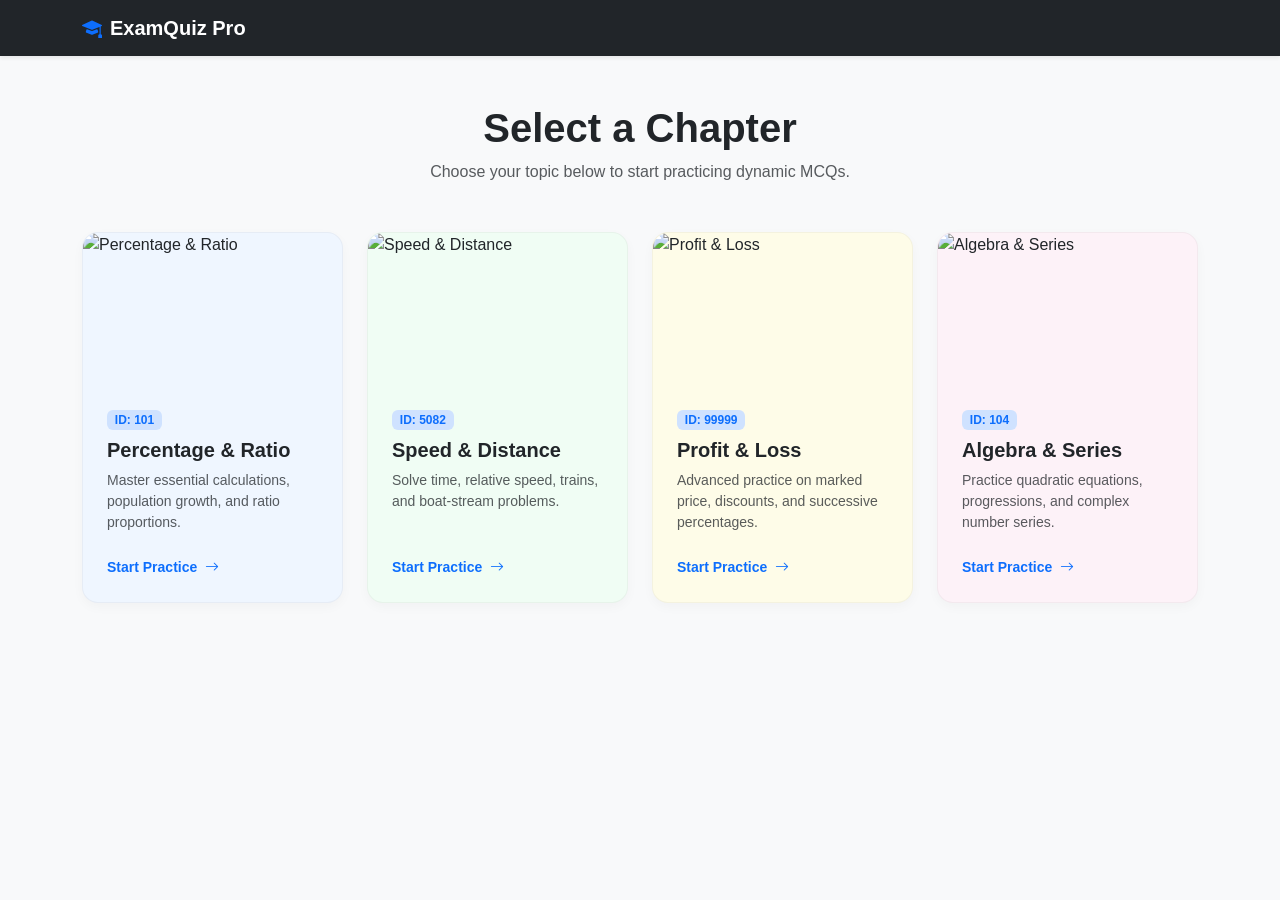
==== commit 59803d34: "Update index.html" ====
--- a/index.html
+++ b/index.html
@@ -1,191 +1,174 @@
 <!DOCTYPE html>
-<html lang="en">
+<html lang="bn">
 <head>
   <meta charset="UTF-8">
   <meta name="viewport" content="width=device-width, initial-scale=1.0">
-  <title>Find Your Course</title>
+  <title>Q-Math & Quiz Hub - Home</title>
   <!-- Bootstrap 5 CSS CDN -->
   <link href="https://cdn.jsdelivr.net/npm/bootstrap@5.3.3/dist/css/bootstrap.min.css" rel="stylesheet">
   <!-- Bootstrap Icons CDN -->
   <link href="https://cdn.jsdelivr.net/npm/bootstrap-icons@1.11.3/font/bootstrap-icons.min.css" rel="stylesheet">
-  
+  <!-- Custom CSS -->
   <style>
     body {
-      background-color: #f4f6f9;
+      background-color: #f8f9fa;
       font-family: 'Segoe UI', Tahoma, Geneva, Verdana, sans-serif;
-      color: #1e293b;
+      color: #333;
     }
 
-    .app-container {
-      max-width: 480px;
-      margin: 0 auto;
-      padding: 20px;
+    /* Slim-Modern Card Styling */
+    .card-custom {
+      border: 1px solid rgba(0, 0, 0, 0.04);
+      border-radius: 16px;
+      transition: transform 0.25s ease, box-shadow 0.25s ease;
+      overflow: hidden;
+      box-shadow: 0 4px 12px rgba(0, 0, 0, 0.03);
     }
 
-    /* Top Banner Styling */
-    .promo-banner {
-      background: linear-gradient(135deg, #e0e7ff 0%, #fae8ff 100%);
-      border-radius: 20px;
-      padding: 24px;
-      position: relative;
-      overflow: hidden;
-      box-shadow: 0 10px 25px -5px rgba(0, 0, 0, 0.05);
+    .card-custom:hover {
+      transform: translateY(-5px);
+      box-shadow: 0 12px 24px rgba(0, 0, 0, 0.08);
     }
 
-    .promo-btn {
-      background-color: #1e293b;
-      color: #ffffff;
-      border-radius: 12px;
-      padding: 10px 20px;
-      font-size: 14px;
-      border: none;
-      transition: background 0.2s ease;
+    .card-img-top {
+      height: 150px;
+      object-fit: cover;
     }
 
-    .promo-btn:hover {
-      background-color: #334155;
-      color: #ffffff;
+    /* CSS Grid Layout with minmax() */
+    .topic-grid {
+      display: grid;
+      grid-template-columns: repeat(auto-fit, minmax(260px, 1fr));
+      gap: 1.5rem;
     }
 
-    /* Subject Grid Layout */
-    .subject-grid {
-      display: grid;
-      grid-template-columns: repeat(2, 1fr);
-      gap: 16px;
-    }
-
-    /* Base Subject Card Styling */
-    .subject-card {
-      border-radius: 20px;
-      padding: 20px;
-      text-align: center;
-      transition: transform 0.2s ease, box-shadow 0.2s ease;
-      cursor: pointer;
-      border: 1px solid rgba(0, 0, 0, 0.04);
-      box-shadow: 0 4px 12px rgba(0, 0, 0, 0.02);
-    }
-
-    .subject-card:hover {
-      transform: translateY(-4px);
-      box-shadow: 0 10px 20px rgba(0, 0, 0, 0.06);
-    }
-
-    /* Nth-child styling for each subject box color variation */
-    .subject-grid .subject-card:nth-child(1) {
+    /* Nth-child styling for each individual box background (Colorful Light Theme) */
+    .topic-grid > div:nth-child(1) .card-custom {
       background-color: #eff6ff; /* Light Blue */
     }
 
-    .subject-grid .subject-card:nth-child(2) {
+    .topic-grid > div:nth-child(2) .card-custom {
       background-color: #f0fdf4; /* Light Green */
     }
 
-    .subject-grid .subject-card:nth-child(3) {
+    .topic-grid > div:nth-child(3) .card-custom {
       background-color: #fefce8; /* Light Yellow */
     }
 
-    .subject-grid .subject-card:nth-child(4) {
-      background-color: #fdf2f8; /* Light Pink/Purple */
+    .topic-grid > div:nth-child(4) .card-custom {
+      background-color: #fdf2f8; /* Light Pink */
     }
 
-    .subject-icon {
-      font-size: 36px;
-      margin-bottom: 12px;
+    /* Quiz Option Buttons */
+    .option-btn {
+      display: block;
+      width: 100%;
+      text-align: left;
+      border-radius: 8px;
+      padding: 12px 16px;
+      margin-bottom: 10px;
+      border: 1px solid #dee2e6;
+      background-color: #ffffff;
+      color: #495057;
+      font-weight: 500;
+      transition: all 0.2s ease;
     }
 
-    .rating {
-      color: #eab308;
-      font-size: 13px;
-      font-weight: 600;
+    .option-btn:hover:not(:disabled) {
+      background-color: #f1f3f5;
+      border-color: #adb5bd;
+    }
+
+    .quiz-card {
+      border: none;
+      border-radius: 12px;
+      box-shadow: 0 4px 12px rgba(0, 0, 0, 0.03);
+      margin-bottom: 20px;
     }
   </style>
 </head>
 <body>
 
-  <div class="app-container">
-    <!-- Header Section -->
-    <header class="d-flex justify-content-between align-items-center mb-4">
-      <div>
-        <p class="text-muted mb-0 font-monospace small">Welcome</p>
-        <h1 class="h4 fw-bold mb-0">Find your course</h1>
-      </div>
-      <button class="btn btn-white bg-white shadow-sm rounded-circle p-2 d-flex align-items-center justify-content-center" style="width: 45px; height: 45px;">
-        <i class="bi bi-search text-dark"></i>
-      </button>
-    </header>
+  <!-- Slim Navbar -->
+  <nav class="navbar navbar-expand-lg navbar-dark bg-dark shadow-sm">
+    <div class="container">
+      <a class="navbar-brand fw-bold" href="index.html">
+        <i class="bi bi-mortarboard-fill text-primary me-2"></i>ExamQuiz Pro
+      </a>
+    </div>
+  </nav>
 
-    <!-- Promo Banner Card -->
-    <section class="promo-banner mb-4">
-      <div class="row align-items-center">
-        <div class="col-8">
-          <h2 class="h3 fw-bold text-dark mb-1">60% off</h2>
-          <p class="text-muted small mb-3">Feb 14 - Mar 20</p>
-          <button class="promo-btn fw-semibold">Join Course</button>
-        </div>
-        <div class="col-4 text-center">
-          <i class="bi bi-backpack-fill text-primary" style="font-size: 64px;"></i>
-        </div>
-      </div>
-    </section>
-
-    <!-- Subject Section Header -->
-    <div class="d-flex justify-content-between align-items-center mb-3">
-      <h3 class="h5 fw-bold mb-0">Subject</h3>
-      <a href="#" class="text-decoration-none text-primary small fw-semibold">See all</a>
+  <!-- Main Container -->
+  <div class="container py-5">
+    <div class="text-center mb-5">
+      <h1 class="fw-bold text-dark">Select a Chapter</h1>
+      <p class="text-muted">Choose your topic below to start practicing dynamic MCQs.</p>
     </div>
 
-    <!-- Subject Cards Grid using :nth-child -->
-    <section class="subject-grid">
-      <!-- Card 1 -->
-      <article class="subject-card">
-        <div class="subject-icon text-primary">
-          <i class="bi bi-pie-chart-fill"></i>
-        </div>
-        <h4 class="h6 fw-bold mb-1">Mathematics</h4>
-        <p class="text-muted small mb-1">$10/month</p>
-        <div class="rating">
-          <i class="bi bi-star-fill"></i> <span class="text-dark small">4.9 (5689 review)</span>
-        </div>
-      </article>
-
-      <!-- Card 2 -->
-      <article class="subject-card">
-        <div class="subject-icon text-success">
-          <i class="bi bi-cup-hot-fill"></i>
-        </div>
-        <h4 class="h6 fw-bold mb-1">Chemistry</h4>
-        <p class="text-muted small mb-1">$14/month</p>
-        <div class="rating">
-          <i class="bi bi-star-fill"></i> <span class="text-dark small">4.8 (484 review)</span>
-        </div>
-      </article>
-
-      <!-- Card 3 -->
-      <article class="subject-card">
-        <div class="subject-icon text-warning">
-          <i class="bi bi-cpu-fill"></i>
-        </div>
-        <h4 class="h6 fw-bold mb-1">Biology</h4>
-        <p class="text-muted small mb-1">$16/month</p>
-        <div class="rating">
-          <i class="bi bi-star-fill"></i> <span class="text-dark small">4.9 (769 review)</span>
-        </div>
-      </article>
-
-      <!-- Card 4 -->
-      <article class="subject-card">
-        <div class="subject-icon text-danger">
-          <i class="bi bi-translate"></i>
-        </div>
-        <h4 class="h6 fw-bold mb-1">Language</h4>
-        <p class="text-muted small mb-1">$16/month</p>
-        <div class="rating">
-          <i class="bi bi-star-fill"></i> <span class="text-dark small">4.9 (934 review)</span>
-        </div>
-      </article>
-    </section>
+    <!-- Topic Grid Container using CSS Grid minmax -->
+    <div id="topicGrid" class="topic-grid">
+      <!-- Dynamic cards will be injected here via main.js -->
+    </div>
   </div>
 
   <!-- Bootstrap JS Bundle -->
   <script src="https://cdn.jsdelivr.net/npm/bootstrap@5.3.3/dist/js/bootstrap.bundle.min.js"></script>
+  <!-- Main Script -->
+  <script>
+    // Topics list with multi-digit IDs, descriptions and Unsplash image placeholders
+    const topics = [
+      {
+        id: "101",
+        title: "Percentage & Ratio",
+        description: "Master essential calculations, population growth, and ratio proportions.",
+        image: "https://images.unsplash.com/photo-1635070041078-e363dbe005cb?auto=format&fit=crop&w=500&q=80"
+      },
+      {
+        id: "5082",
+        title: "Speed & Distance",
+        description: "Solve time, relative speed, trains, and boat-stream problems.",
+        image: "https://images.unsplash.com/photo-1508739773434-c26b3d09e071?auto=format&fit=crop&w=500&q=80"
+      },
+      {
+        id: "99999",
+        title: "Profit & Loss",
+        description: "Advanced practice on marked price, discounts, and successive percentages.",
+        image: "https://images.unsplash.com/photo-1554224155-8d04cb21cd6c?auto=format&fit=crop&w=500&q=80"
+      },
+      {
+        id: "104",
+        title: "Algebra & Series",
+        description: "Practice quadratic equations, progressions, and complex number series.",
+        image: "https://images.unsplash.com/photo-1509228468518-180dd4864904?auto=format&fit=crop&w=500&q=80"
+      }
+    ];
+
+    document.addEventListener("DOMContentLoaded", () => {
+      const gridContainer = document.getElementById("topicGrid");
+      gridContainer.innerHTML = "";
+
+      topics.forEach(topic => {
+        const wrapperDiv = document.createElement("div");
+
+        wrapperDiv.innerHTML = `
+          <a href="quiz.html?id=${topic.id}" class="text-decoration-none">
+            <div class="card card-custom h-100">
+              <img src="${topic.image}" class="card-img-top" alt="${topic.title}">
+              <div class="card-body p-4">
+                <span class="badge bg-primary-subtle text-primary mb-2 fw-semibold">ID: ${topic.id}</span>
+                <h5 class="card-title fw-bold text-dark mb-2">${topic.title}</h5>
+                <p class="card-text text-muted small mb-0">${topic.description}</p>
+              </div>
+              <div class="card-footer bg-transparent border-0 px-4 pb-4 pt-0 text-primary fw-semibold small">
+                Start Practice <i class="bi bi-arrow-right ms-1"></i>
+              </div>
+            </div>
+          </a>
+        `;
+
+        gridContainer.appendChild(wrapperDiv);
+      });
+    });
+  </script>
 </body>
 </html>
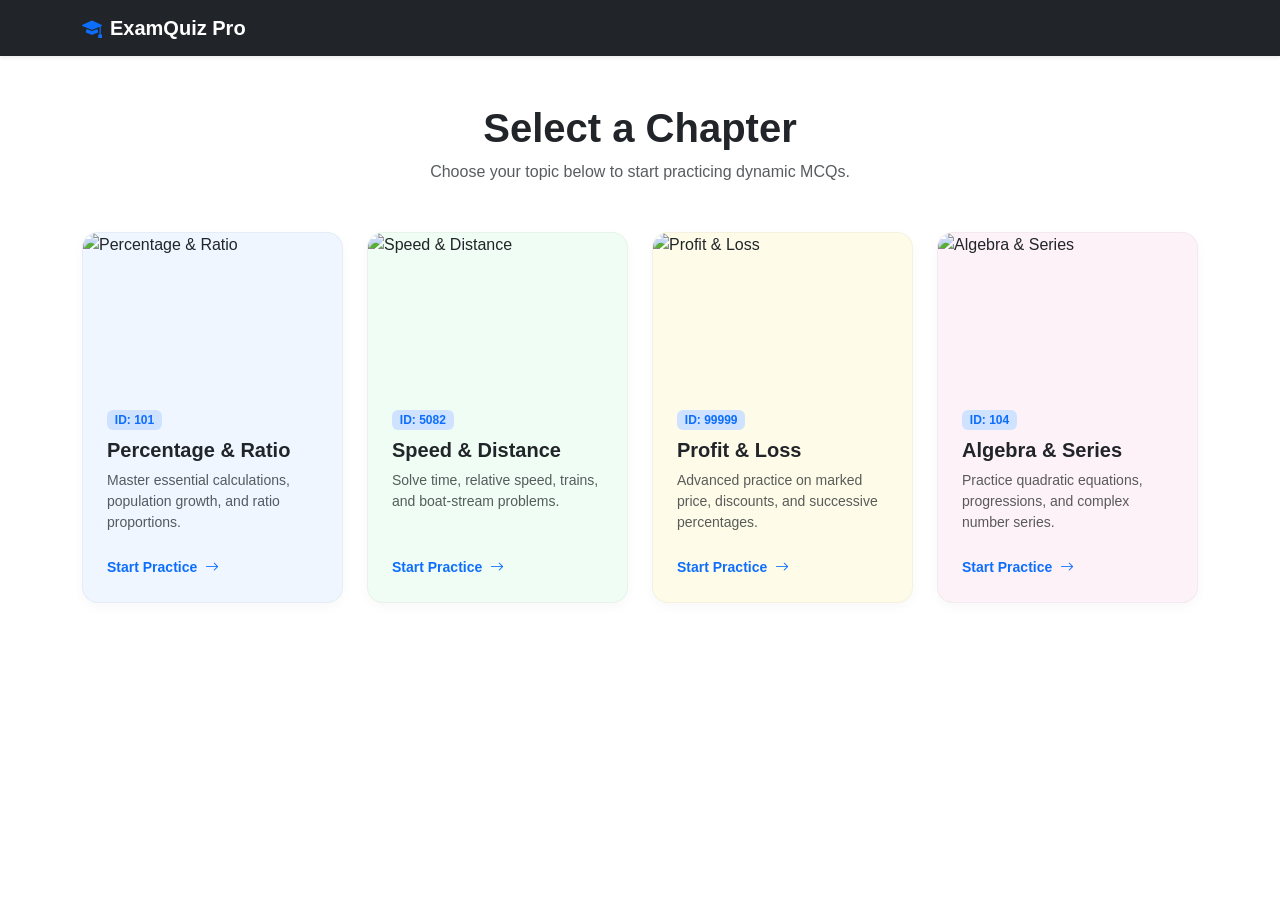
==== commit 93a7b5f3: "Change background color and grid column size" ====
--- a/index.html
+++ b/index.html
@@ -11,7 +11,7 @@
   <!-- Custom CSS -->
   <style>
     body {
-      background-color: #f8f9fa;
+      background-color: #fff;
       font-family: 'Segoe UI', Tahoma, Geneva, Verdana, sans-serif;
       color: #333;
     }
@@ -38,7 +38,7 @@
     /* CSS Grid Layout with minmax() */
     .topic-grid {
       display: grid;
-      grid-template-columns: repeat(auto-fit, minmax(260px, 1fr));
+      grid-template-columns: repeat(auto-fit, minmax(140px, 1fr));
       gap: 1.5rem;
     }
 
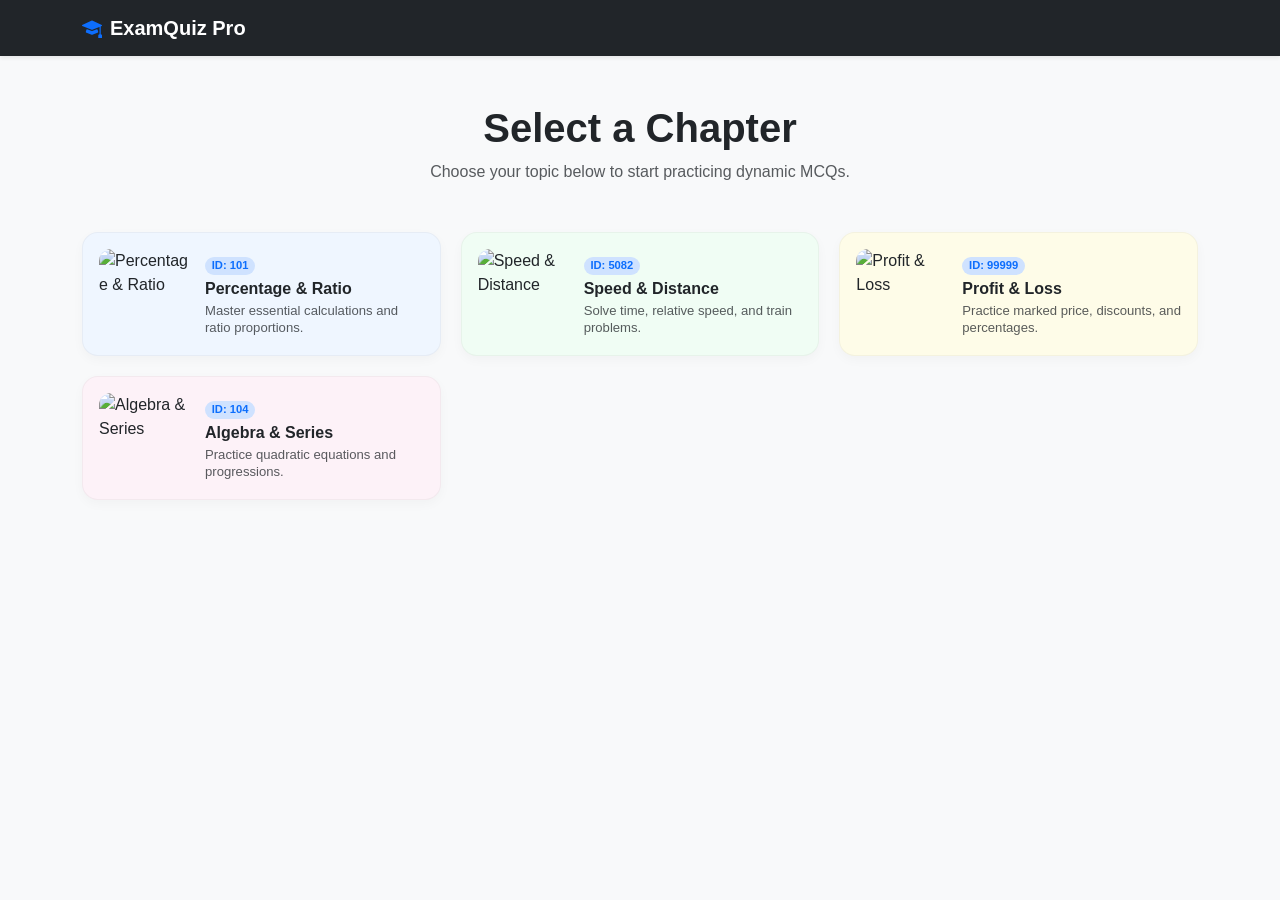
==== commit 2b113194: "Update index.html" ====
--- a/index.html
+++ b/index.html
@@ -11,38 +11,46 @@
   <!-- Custom CSS -->
   <style>
     body {
-      background-color: #fff;
+      background-color: #f8f9fa;
       font-family: 'Segoe UI', Tahoma, Geneva, Verdana, sans-serif;
       color: #333;
     }
 
-    /* Slim-Modern Card Styling */
+    /* CSS Grid Layout with minmax() */
+    .topic-grid {
+      display: grid;
+      grid-template-columns: repeat(auto-fit, minmax(320px, 1fr));
+      gap: 1.25rem;
+    }
+
+    /* Horizontal Card Styling */
     .card-custom {
       border: 1px solid rgba(0, 0, 0, 0.04);
       border-radius: 16px;
       transition: transform 0.25s ease, box-shadow 0.25s ease;
       overflow: hidden;
       box-shadow: 0 4px 12px rgba(0, 0, 0, 0.03);
+      display: flex;
+      flex-direction: row;
+      align-items: center;
+      padding: 16px;
+      height: 100%;
     }
 
     .card-custom:hover {
-      transform: translateY(-5px);
-      box-shadow: 0 12px 24px rgba(0, 0, 0, 0.08);
+      transform: translateY(-4px);
+      box-shadow: 0 10px 20px rgba(0, 0, 0, 0.06);
     }
 
-    .card-img-top {
-      height: 150px;
+    .card-img-left {
+      width: 90px;
+      height: 90px;
       object-fit: cover;
+      border-radius: 12px;
+      flex-shrink: 0;
     }
 
-    /* CSS Grid Layout with minmax() */
-    .topic-grid {
-      display: grid;
-      grid-template-columns: repeat(auto-fit, minmax(140px, 1fr));
-      gap: 1.5rem;
-    }
-
-    /* Nth-child styling for each individual box background (Colorful Light Theme) */
+    /* Nth-child styling for each box background (Colorful Light Theme) */
     .topic-grid > div:nth-child(1) .card-custom {
       background-color: #eff6ff; /* Light Blue */
     }
@@ -59,31 +67,10 @@
       background-color: #fdf2f8; /* Light Pink */
     }
 
-    /* Quiz Option Buttons */
-    .option-btn {
-      display: block;
-      width: 100%;
-      text-align: left;
-      border-radius: 8px;
-      padding: 12px 16px;
-      margin-bottom: 10px;
-      border: 1px solid #dee2e6;
-      background-color: #ffffff;
-      color: #495057;
-      font-weight: 500;
-      transition: all 0.2s ease;
-    }
-
-    .option-btn:hover:not(:disabled) {
-      background-color: #f1f3f5;
-      border-color: #adb5bd;
-    }
-
-    .quiz-card {
-      border: none;
-      border-radius: 12px;
-      box-shadow: 0 4px 12px rgba(0, 0, 0, 0.03);
-      margin-bottom: 20px;
+    .badge-slim {
+      font-size: 0.7rem;
+      padding: 0.3em 0.6em;
+      border-radius: 20px;
     }
   </style>
 </head>
@@ -107,7 +94,7 @@
 
     <!-- Topic Grid Container using CSS Grid minmax -->
     <div id="topicGrid" class="topic-grid">
-      <!-- Dynamic cards will be injected here via main.js -->
+      <!-- Dynamic cards will be injected here via script -->
     </div>
   </div>
 
@@ -115,30 +102,29 @@
   <script src="https://cdn.jsdelivr.net/npm/bootstrap@5.3.3/dist/js/bootstrap.bundle.min.js"></script>
   <!-- Main Script -->
   <script>
-    // Topics list with multi-digit IDs, descriptions and Unsplash image placeholders
     const topics = [
       {
         id: "101",
         title: "Percentage & Ratio",
-        description: "Master essential calculations, population growth, and ratio proportions.",
+        description: "Master essential calculations and ratio proportions.",
         image: "https://images.unsplash.com/photo-1635070041078-e363dbe005cb?auto=format&fit=crop&w=500&q=80"
       },
       {
         id: "5082",
         title: "Speed & Distance",
-        description: "Solve time, relative speed, trains, and boat-stream problems.",
+        description: "Solve time, relative speed, and train problems.",
         image: "https://images.unsplash.com/photo-1508739773434-c26b3d09e071?auto=format&fit=crop&w=500&q=80"
       },
       {
         id: "99999",
         title: "Profit & Loss",
-        description: "Advanced practice on marked price, discounts, and successive percentages.",
+        description: "Practice marked price, discounts, and percentages.",
         image: "https://images.unsplash.com/photo-1554224155-8d04cb21cd6c?auto=format&fit=crop&w=500&q=80"
       },
       {
         id: "104",
         title: "Algebra & Series",
-        description: "Practice quadratic equations, progressions, and complex number series.",
+        description: "Practice quadratic equations and progressions.",
         image: "https://images.unsplash.com/photo-1509228468518-180dd4864904?auto=format&fit=crop&w=500&q=80"
       }
     ];
@@ -152,15 +138,12 @@
 
         wrapperDiv.innerHTML = `
           <a href="quiz.html?id=${topic.id}" class="text-decoration-none">
-            <div class="card card-custom h-100">
-              <img src="${topic.image}" class="card-img-top" alt="${topic.title}">
-              <div class="card-body p-4">
-                <span class="badge bg-primary-subtle text-primary mb-2 fw-semibold">ID: ${topic.id}</span>
-                <h5 class="card-title fw-bold text-dark mb-2">${topic.title}</h5>
-                <p class="card-text text-muted small mb-0">${topic.description}</p>
-              </div>
-              <div class="card-footer bg-transparent border-0 px-4 pb-4 pt-0 text-primary fw-semibold small">
-                Start Practice <i class="bi bi-arrow-right ms-1"></i>
+            <div class="card card-custom">
+              <img src="${topic.image}" class="card-img-left" alt="${topic.title}">
+              <div class="card-body ps-3 py-0 pe-0">
+                <span class="badge bg-primary-subtle text-primary mb-1 fw-semibold badge-slim">ID: ${topic.id}</span>
+                <h5 class="card-title fw-bold text-dark mb-1 fs-6">${topic.title}</h5>
+                <p class="card-text text-muted small mb-0" style="font-size: 0.82rem; line-height: 1.3;">${topic.description}</p>
               </div>
             </div>
           </a>
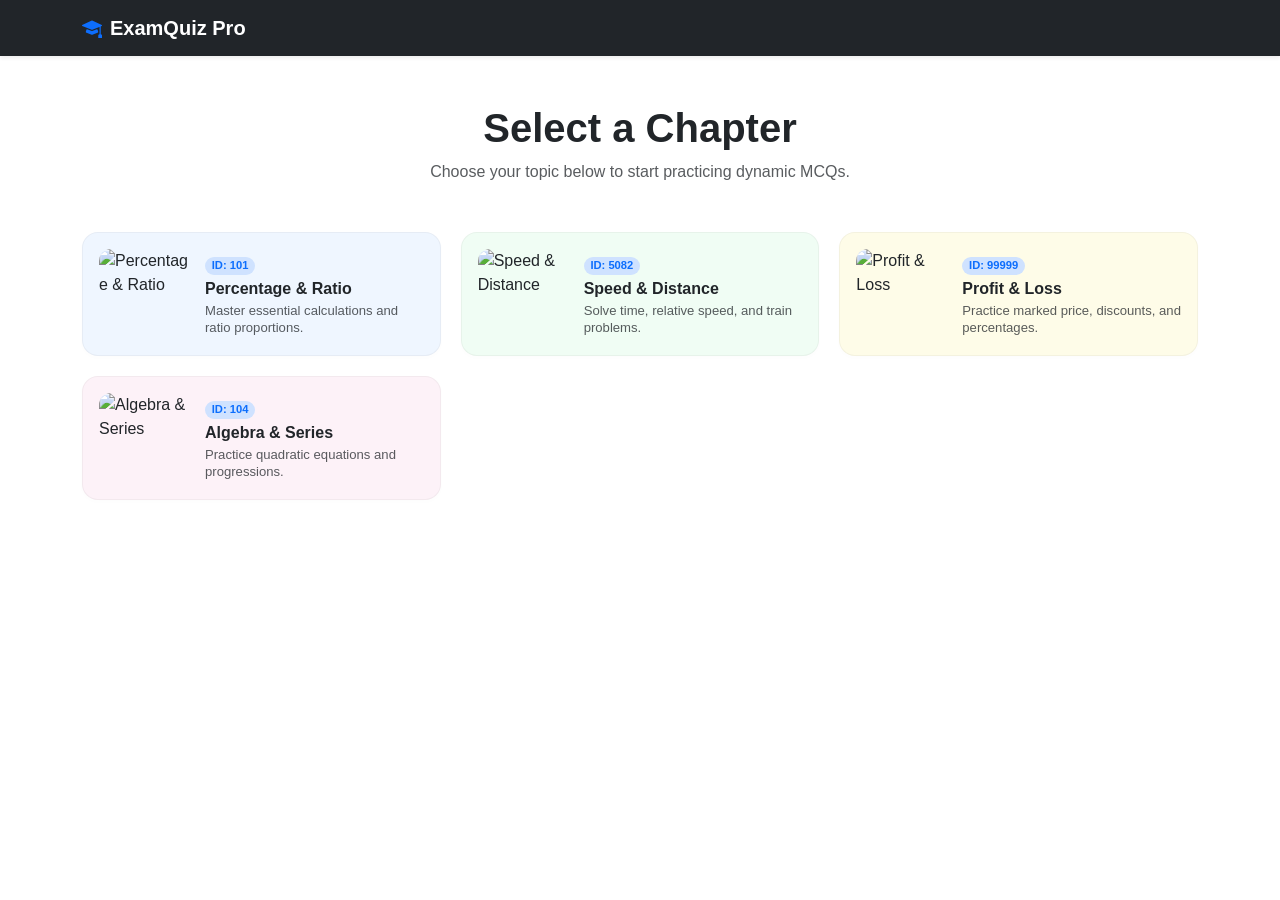
==== commit a2ac0a3f: "Update background color and box shadow in index.html Changed background color to white and adjusted " ====
--- a/index.html
+++ b/index.html
@@ -11,7 +11,7 @@
   <!-- Custom CSS -->
   <style>
     body {
-      background-color: #f8f9fa;
+      background-color: #fff;
       font-family: 'Segoe UI', Tahoma, Geneva, Verdana, sans-serif;
       color: #333;
     }
@@ -29,7 +29,7 @@
       border-radius: 16px;
       transition: transform 0.25s ease, box-shadow 0.25s ease;
       overflow: hidden;
-      box-shadow: 0 4px 12px rgba(0, 0, 0, 0.03);
+      box-shadow: 0 2px 6px rgba(0, 0, 0, 0.01);
       display: flex;
       flex-direction: row;
       align-items: center;
